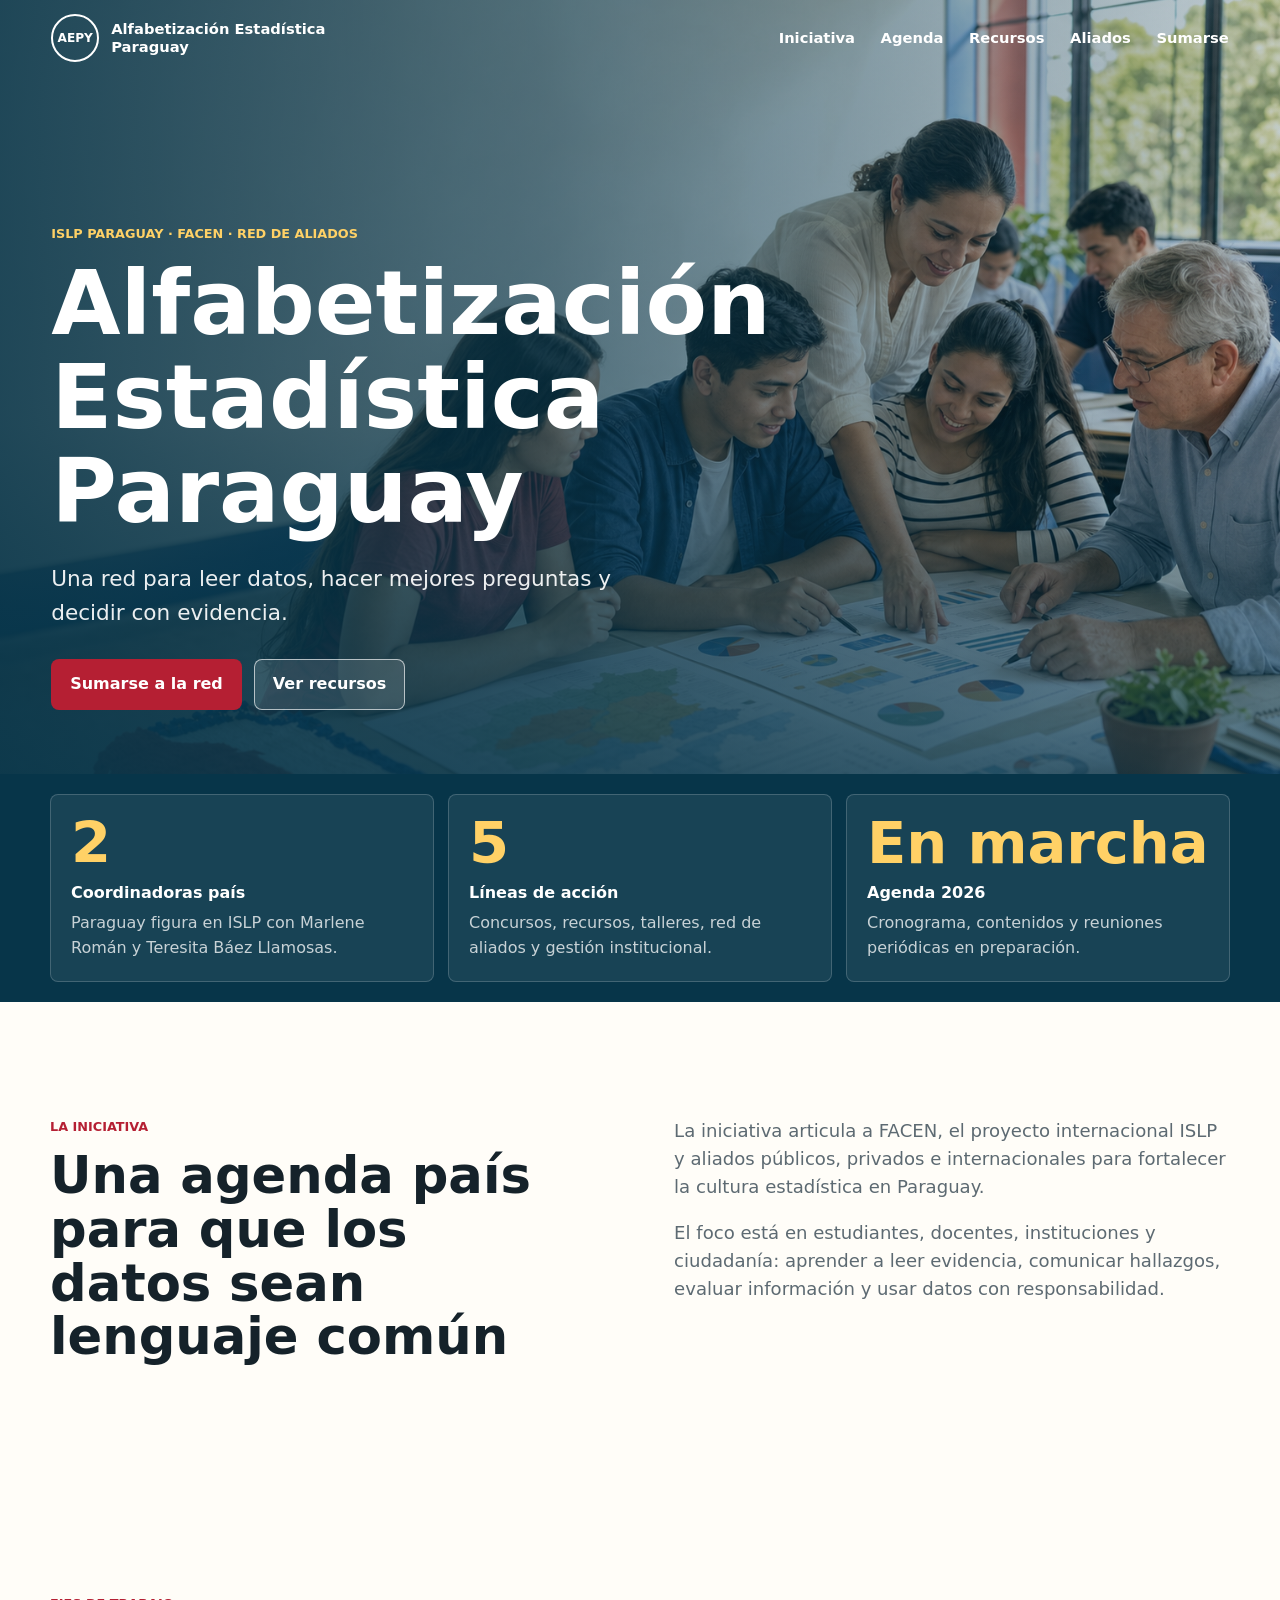
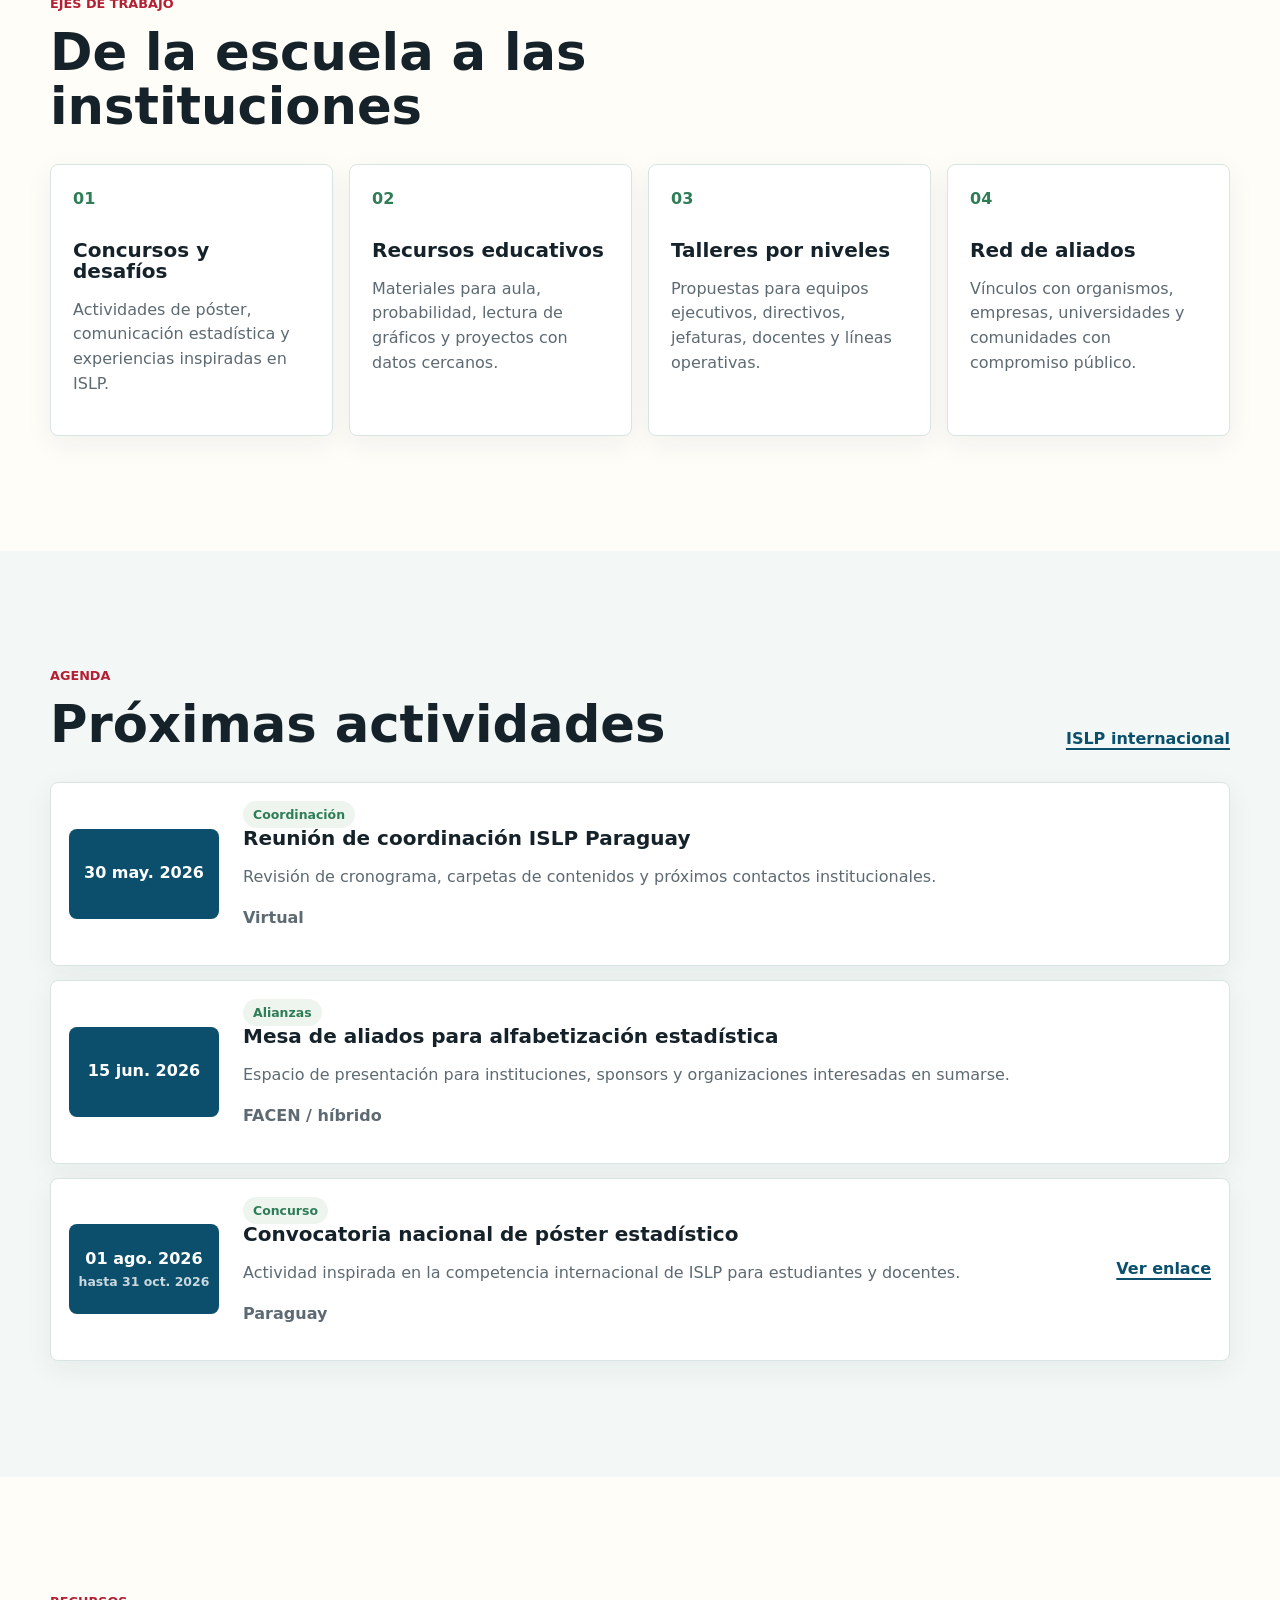
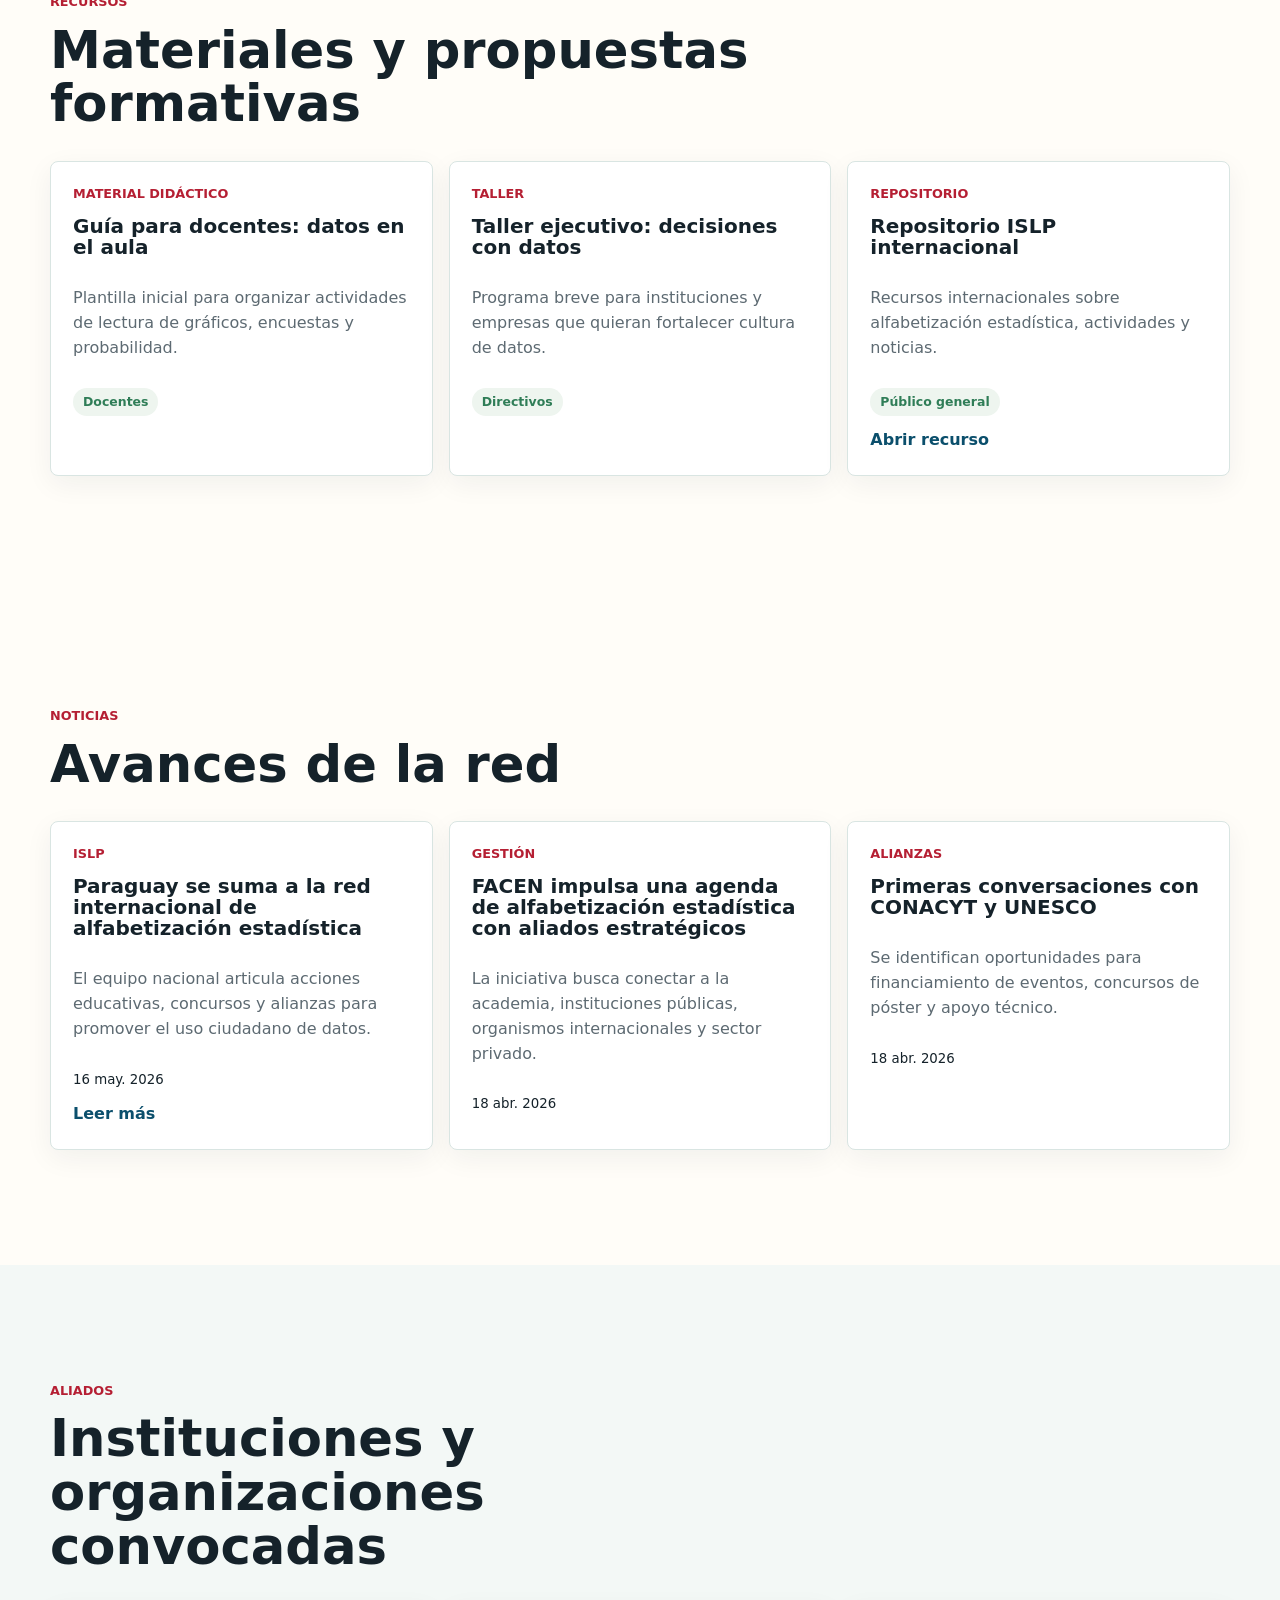
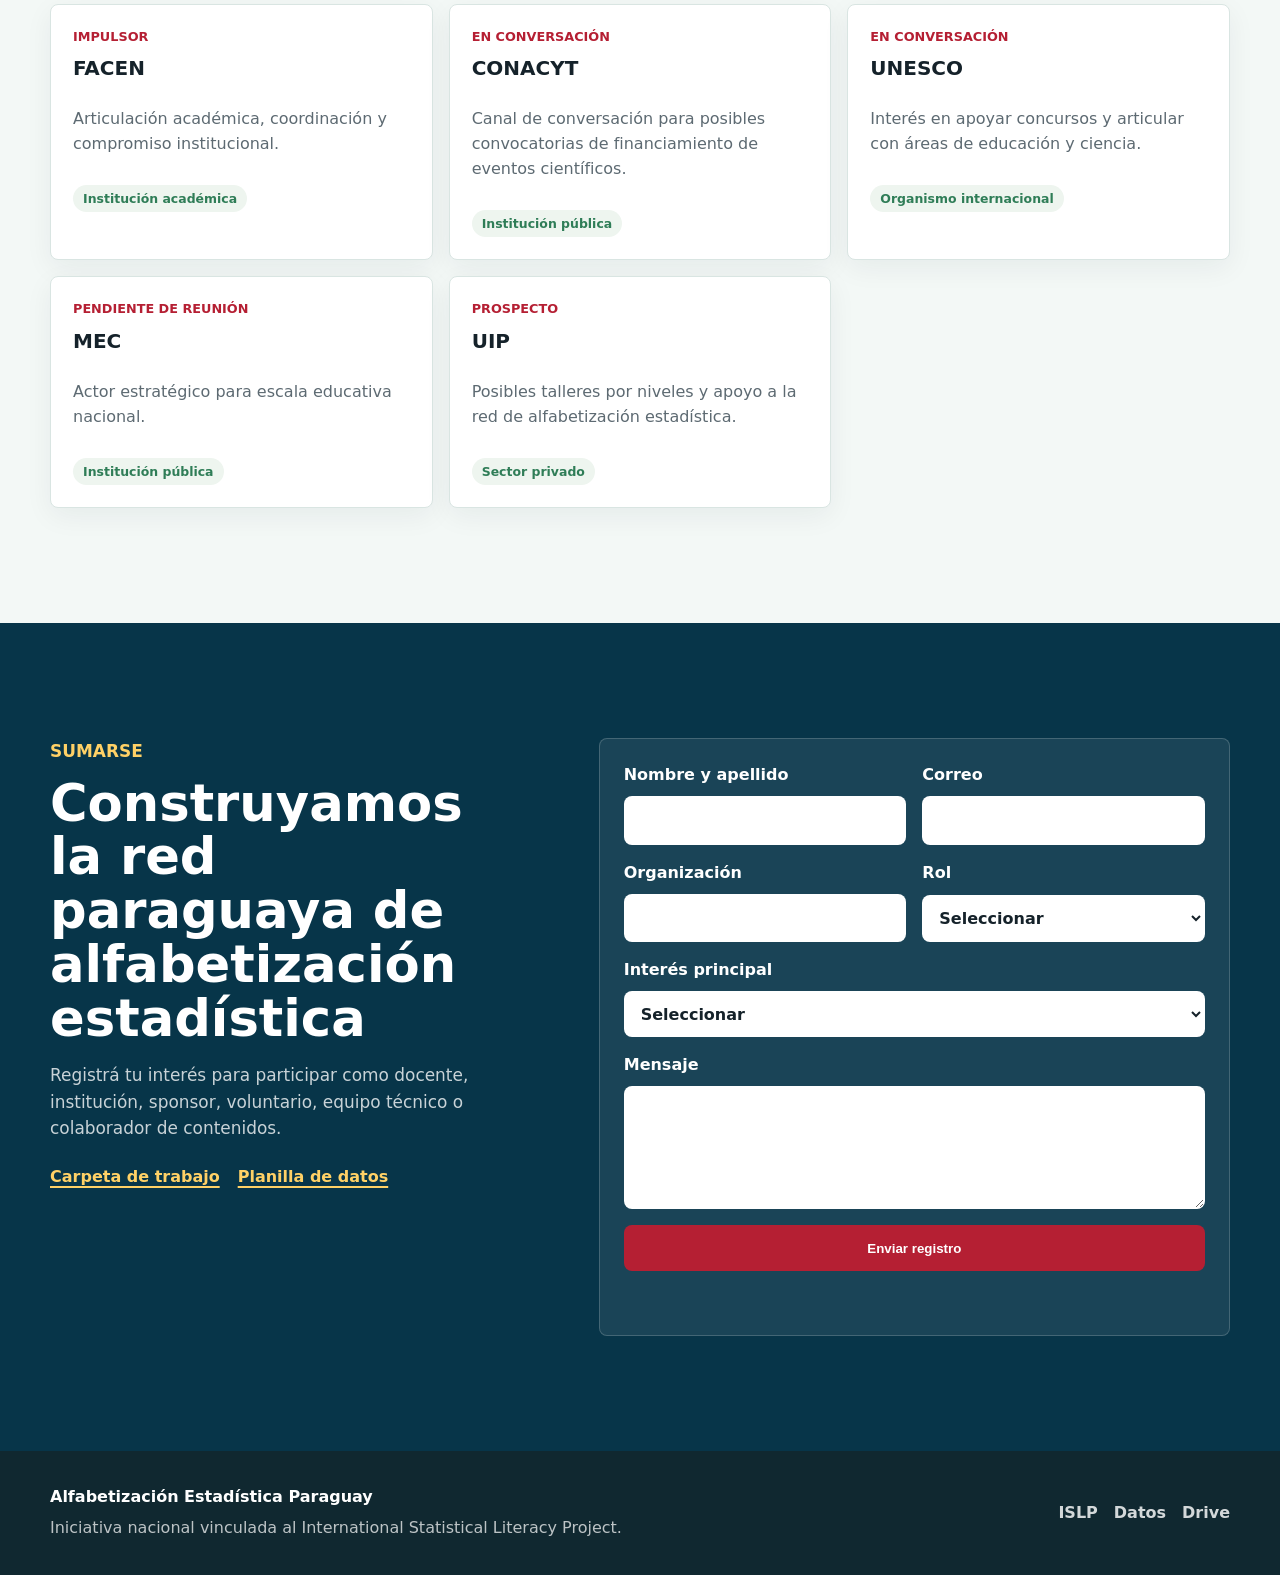
==== index.html @ 97ecf513 "Crear sitio inicial de alfabetizacion estadistica" ====
<!doctype html>
<html lang="es">
  <head>
    <meta charset="utf-8">
    <meta name="viewport" content="width=device-width, initial-scale=1">
    <meta name="description" content="Alfabetización Estadística Paraguay: red educativa para promover el uso ciudadano de datos, concursos, recursos, talleres y alianzas.">
    <meta name="theme-color" content="#0b4f6c">
    <title>Alfabetización Estadística Paraguay</title>
    <link rel="preload" href="assets/images/hero-statistical-literacy.png" as="image">
    <link rel="stylesheet" href="assets/css/styles.css">
  </head>
  <body>
    <header class="site-header" data-header>
      <a class="brand" href="#inicio" aria-label="Alfabetización Estadística Paraguay">
        <span class="brand-mark" aria-hidden="true">AEPY</span>
        <span class="brand-text">Alfabetización Estadística Paraguay</span>
      </a>
      <button class="nav-toggle" type="button" data-nav-toggle aria-label="Abrir navegación" aria-expanded="false">
        <span></span>
        <span></span>
        <span></span>
      </button>
      <nav class="site-nav" data-nav>
        <a href="#iniciativa">Iniciativa</a>
        <a href="#agenda">Agenda</a>
        <a href="#recursos">Recursos</a>
        <a href="#aliados">Aliados</a>
        <a href="#sumarse">Sumarse</a>
      </nav>
    </header>

    <main>
      <section class="hero" id="inicio">
        <div class="hero-media" aria-hidden="true"></div>
        <div class="hero-overlay"></div>
        <div class="hero-content">
          <p class="eyebrow">ISLP Paraguay · FACEN · Red de aliados</p>
          <h1>Alfabetización Estadística Paraguay</h1>
          <p class="hero-lede" data-config="tagline">Una red para leer datos, hacer mejores preguntas y decidir con evidencia.</p>
          <div class="hero-actions" aria-label="Acciones principales">
            <a class="button button-primary" href="#sumarse">Sumarse a la red</a>
            <a class="button button-secondary" href="#recursos">Ver recursos</a>
          </div>
        </div>
      </section>

      <section class="stats-band" aria-label="Indicadores de la iniciativa">
        <div class="section-shell stats-grid" data-indicators>
          <article class="stat-card">
            <strong>2</strong>
            <span>Coordinadoras país</span>
            <p>Paraguay se integra a la red internacional ISLP.</p>
          </article>
          <article class="stat-card">
            <strong>5</strong>
            <span>Líneas de acción</span>
            <p>Concursos, recursos, talleres, alianzas y gestión institucional.</p>
          </article>
          <article class="stat-card">
            <strong>2026</strong>
            <span>Agenda en marcha</span>
            <p>Cronograma nacional y contactos estratégicos en preparación.</p>
          </article>
        </div>
      </section>

      <section class="section section-intro" id="iniciativa">
        <div class="section-shell intro-layout">
          <div>
            <p class="eyebrow">La iniciativa</p>
            <h2>Una agenda país para que los datos sean lenguaje común</h2>
          </div>
          <div class="intro-copy">
            <p>
              La iniciativa articula a FACEN, el proyecto internacional ISLP y aliados públicos, privados e internacionales para fortalecer la cultura estadística en Paraguay.
            </p>
            <p>
              El foco está en estudiantes, docentes, instituciones y ciudadanía: aprender a leer evidencia, comunicar hallazgos, evaluar información y usar datos con responsabilidad.
            </p>
          </div>
        </div>
      </section>

      <section class="section action-lines" aria-label="Líneas de acción">
        <div class="section-shell">
          <div class="section-heading">
            <p class="eyebrow">Ejes de trabajo</p>
            <h2>De la escuela a las instituciones</h2>
          </div>
          <div class="line-grid">
            <article class="line-card">
              <span class="line-number">01</span>
              <h3>Concursos y desafíos</h3>
              <p>Actividades de póster, comunicación estadística y experiencias inspiradas en ISLP.</p>
            </article>
            <article class="line-card">
              <span class="line-number">02</span>
              <h3>Recursos educativos</h3>
              <p>Materiales para aula, probabilidad, lectura de gráficos y proyectos con datos cercanos.</p>
            </article>
            <article class="line-card">
              <span class="line-number">03</span>
              <h3>Talleres por niveles</h3>
              <p>Propuestas para equipos ejecutivos, directivos, jefaturas, docentes y líneas operativas.</p>
            </article>
            <article class="line-card">
              <span class="line-number">04</span>
              <h3>Red de aliados</h3>
              <p>Vínculos con organismos, empresas, universidades y comunidades con compromiso público.</p>
            </article>
          </div>
        </div>
      </section>

      <section class="section section-muted" id="agenda">
        <div class="section-shell">
          <div class="section-heading with-action">
            <div>
              <p class="eyebrow">Agenda</p>
              <h2>Próximas actividades</h2>
            </div>
            <a class="text-link" href="https://iase-web.org/islp" target="_blank" rel="noreferrer">ISLP internacional</a>
          </div>
          <div class="event-list" data-events>
            <p class="loading-text">Cargando agenda...</p>
          </div>
        </div>
      </section>

      <section class="section" id="recursos">
        <div class="section-shell">
          <div class="section-heading">
            <p class="eyebrow">Recursos</p>
            <h2>Materiales y propuestas formativas</h2>
          </div>
          <div class="resource-grid" data-resources>
            <p class="loading-text">Cargando recursos...</p>
          </div>
        </div>
      </section>

      <section class="section news-section" id="noticias">
        <div class="section-shell">
          <div class="section-heading">
            <p class="eyebrow">Noticias</p>
            <h2>Avances de la red</h2>
          </div>
          <div class="news-grid" data-news>
            <p class="loading-text">Cargando noticias...</p>
          </div>
        </div>
      </section>

      <section class="section section-muted" id="aliados">
        <div class="section-shell">
          <div class="section-heading">
            <p class="eyebrow">Aliados</p>
            <h2>Instituciones y organizaciones convocadas</h2>
          </div>
          <div class="ally-grid" data-allies>
            <p class="loading-text">Cargando aliados...</p>
          </div>
        </div>
      </section>

      <section class="section section-form" id="sumarse">
        <div class="section-shell form-layout">
          <div>
            <p class="eyebrow">Sumarse</p>
            <h2>Construyamos la red paraguaya de alfabetización estadística</h2>
            <p>
              Registrá tu interés para participar como docente, institución, sponsor, voluntario, equipo técnico o colaborador de contenidos.
            </p>
            <div class="contact-links">
              <a class="text-link" data-drive-link href="https://drive.google.com/drive/folders/186EdVMqjpiIKKcMEHltzHhUjwU98nwG0?usp=sharing" target="_blank" rel="noreferrer">Carpeta de trabajo</a>
              <a class="text-link" data-sheet-link href="https://docs.google.com/spreadsheets/d/1CdHa2jmh1V16x9CIGzmMcvHFaW9cc88QzWcY-8qcAvU/edit?usp=sharing" target="_blank" rel="noreferrer">Planilla de datos</a>
            </div>
          </div>

          <form class="join-form" data-join-form>
            <label>
              Nombre y apellido
              <input name="nombre" autocomplete="name" required>
            </label>
            <label>
              Correo
              <input name="email" type="email" autocomplete="email" required>
            </label>
            <label>
              Organización
              <input name="organizacion" autocomplete="organization">
            </label>
            <label>
              Rol
              <select name="rol" required>
                <option value="">Seleccionar</option>
                <option>Docente</option>
                <option>Estudiante</option>
                <option>Institución pública</option>
                <option>Empresa / gremio</option>
                <option>Organismo internacional</option>
                <option>Voluntariado</option>
              </select>
            </label>
            <label class="field-wide">
              Interés principal
              <select name="interes" required>
                <option value="">Seleccionar</option>
                <option>Concursos y actividades educativas</option>
                <option>Recursos para aula</option>
                <option>Talleres institucionales</option>
                <option>Sponsoreo o apoyo logístico</option>
                <option>Red de especialistas</option>
              </select>
            </label>
            <label class="field-wide">
              Mensaje
              <textarea name="mensaje" rows="4"></textarea>
            </label>
            <button class="button button-primary field-wide" type="submit">Enviar registro</button>
            <p class="form-status field-wide" data-form-status role="status" aria-live="polite"></p>
          </form>
        </div>
      </section>
    </main>

    <footer class="site-footer">
      <div class="section-shell footer-layout">
        <div>
          <strong>Alfabetización Estadística Paraguay</strong>
          <p>Iniciativa nacional vinculada al International Statistical Literacy Project.</p>
        </div>
        <div class="footer-links">
          <a href="https://iase-web.org/islp" target="_blank" rel="noreferrer">ISLP</a>
          <a href="https://docs.google.com/spreadsheets/d/1CdHa2jmh1V16x9CIGzmMcvHFaW9cc88QzWcY-8qcAvU/edit?usp=sharing" target="_blank" rel="noreferrer">Datos</a>
          <a href="https://drive.google.com/drive/folders/186EdVMqjpiIKKcMEHltzHhUjwU98nwG0?usp=sharing" target="_blank" rel="noreferrer">Drive</a>
        </div>
      </div>
    </footer>

    <script src="assets/js/config.js"></script>
    <script src="assets/js/data.js"></script>
    <script src="assets/js/main.js"></script>
  </body>
</html>
---- assets/css/styles.css ----
:root {
  --ink: #15222a;
  --muted: #5d6a72;
  --paper: #fffdf8;
  --soft: #f3f8f6;
  --line: #d9e5e2;
  --blue: #0b4f6c;
  --blue-deep: #073549;
  --red: #b51f33;
  --green: #2f7d57;
  --gold: #d79c2d;
  --white: #ffffff;
  --shadow: 0 18px 45px rgba(19, 40, 48, 0.13);
  --radius: 8px;
  --header-height: 74px;
  font-family: Inter, ui-sans-serif, system-ui, -apple-system, BlinkMacSystemFont, "Segoe UI", sans-serif;
}

* {
  box-sizing: border-box;
}

html {
  scroll-behavior: smooth;
}

body {
  margin: 0;
  color: var(--ink);
  background: var(--paper);
  line-height: 1.55;
}

body.nav-open {
  overflow: hidden;
}

img {
  max-width: 100%;
  display: block;
}

a {
  color: inherit;
}

.site-header {
  position: fixed;
  inset: 0 0 auto;
  z-index: 20;
  min-height: var(--header-height);
  display: flex;
  align-items: center;
  justify-content: space-between;
  gap: 24px;
  padding: 14px clamp(18px, 4vw, 54px);
  color: var(--white);
  transition: background 180ms ease, color 180ms ease, box-shadow 180ms ease;
}

.site-header.is-scrolled,
.site-header.is-open {
  color: var(--ink);
  background: rgba(255, 253, 248, 0.96);
  box-shadow: 0 8px 26px rgba(19, 40, 48, 0.09);
  backdrop-filter: blur(12px);
}

.brand {
  display: inline-flex;
  align-items: center;
  gap: 12px;
  text-decoration: none;
  font-weight: 800;
}

.brand-mark {
  display: grid;
  place-items: center;
  width: 48px;
  height: 48px;
  border: 2px solid currentColor;
  border-radius: 50%;
  font-size: 0.76rem;
  line-height: 1;
}

.brand-text {
  max-width: 220px;
  font-size: 0.92rem;
  line-height: 1.2;
}

.site-nav {
  display: flex;
  align-items: center;
  gap: clamp(16px, 2vw, 28px);
  font-weight: 700;
  font-size: 0.92rem;
}

.site-nav a {
  text-decoration: none;
}

.site-nav a:hover,
.text-link:hover {
  color: var(--red);
}

.nav-toggle {
  display: none;
  width: 44px;
  height: 44px;
  border: 1px solid currentColor;
  border-radius: 50%;
  background: transparent;
  color: inherit;
  padding: 10px;
}

.nav-toggle span {
  display: block;
  height: 2px;
  background: currentColor;
  margin: 5px 0;
}

.hero {
  position: relative;
  min-height: 86svh;
  display: grid;
  align-items: end;
  overflow: hidden;
  color: var(--white);
  padding: calc(var(--header-height) + 48px) clamp(18px, 4vw, 54px) 64px;
}

.hero-media,
.hero-overlay {
  position: absolute;
  inset: 0;
}

.hero-media {
  background-image: url("../images/hero-statistical-literacy.png");
  background-size: cover;
  background-position: center;
  transform: scale(1.02);
}

.hero-overlay {
  background:
    linear-gradient(90deg, rgba(7, 53, 73, 0.88) 0%, rgba(7, 53, 73, 0.66) 42%, rgba(7, 53, 73, 0.18) 100%),
    linear-gradient(0deg, rgba(7, 53, 73, 0.66), rgba(7, 53, 73, 0.08) 45%);
}

.hero-content {
  position: relative;
  width: min(780px, 100%);
}

.eyebrow {
  margin: 0 0 12px;
  color: var(--red);
  font-size: 0.8rem;
  font-weight: 800;
  text-transform: uppercase;
}

.hero .eyebrow {
  color: #ffd166;
}

h1,
h2,
h3,
p {
  overflow-wrap: anywhere;
}

h1,
h2,
h3 {
  margin: 0;
  line-height: 1.05;
}

h1 {
  max-width: 760px;
  font-size: clamp(3rem, 7vw, 6.9rem);
  letter-spacing: 0;
}

h2 {
  font-size: clamp(2rem, 4vw, 4.2rem);
  letter-spacing: 0;
}

h3 {
  font-size: 1.25rem;
  letter-spacing: 0;
}

.hero-lede {
  max-width: 620px;
  margin: 24px 0 0;
  font-size: clamp(1.08rem, 2vw, 1.35rem);
  color: rgba(255, 255, 255, 0.92);
}

.hero-actions {
  display: flex;
  flex-wrap: wrap;
  gap: 12px;
  margin-top: 30px;
}

.button {
  min-height: 46px;
  display: inline-flex;
  align-items: center;
  justify-content: center;
  border-radius: var(--radius);
  padding: 12px 18px;
  border: 1px solid transparent;
  text-decoration: none;
  font-weight: 800;
  cursor: pointer;
  transition: transform 160ms ease, background 160ms ease, color 160ms ease, border-color 160ms ease;
}

.button:hover {
  transform: translateY(-1px);
}

.button-primary {
  background: var(--red);
  color: var(--white);
}

.button-primary:hover {
  background: #97172a;
}

.button-secondary {
  background: rgba(255, 255, 255, 0.12);
  border-color: rgba(255, 255, 255, 0.64);
  color: var(--white);
}

.button-secondary:hover {
  background: rgba(255, 255, 255, 0.22);
}

.section-shell {
  width: min(1180px, calc(100% - 36px));
  margin-inline: auto;
}

.section {
  padding: clamp(68px, 9vw, 118px) 0;
}

.section-muted {
  background: var(--soft);
}

.stats-band {
  background: var(--blue-deep);
  color: var(--white);
  padding: 20px 0;
}

.stats-grid {
  display: grid;
  grid-template-columns: repeat(3, 1fr);
  gap: 14px;
}

.stat-card {
  min-height: 138px;
  border: 1px solid rgba(255, 255, 255, 0.18);
  border-radius: var(--radius);
  padding: 20px;
  background: rgba(255, 255, 255, 0.07);
}

.stat-card strong {
  display: block;
  font-size: clamp(2rem, 5vw, 3.6rem);
  line-height: 1;
  color: #ffd166;
}

.stat-card span {
  display: block;
  margin-top: 8px;
  font-weight: 800;
}

.stat-card p {
  margin: 6px 0 0;
  color: rgba(255, 255, 255, 0.76);
}

.intro-layout {
  display: grid;
  grid-template-columns: minmax(260px, 0.95fr) minmax(280px, 1fr);
  gap: clamp(34px, 8vw, 96px);
  align-items: start;
}

.intro-copy {
  font-size: 1.13rem;
  color: var(--muted);
}

.intro-copy p:first-child {
  margin-top: 0;
}

.section-heading {
  max-width: 760px;
  margin-bottom: 30px;
}

.section-heading.with-action {
  max-width: none;
  display: flex;
  justify-content: space-between;
  align-items: end;
  gap: 24px;
}

.text-link {
  color: var(--blue);
  font-weight: 800;
  text-decoration: underline;
  text-decoration-thickness: 2px;
  text-underline-offset: 4px;
}

.line-grid,
.resource-grid,
.news-grid,
.ally-grid {
  display: grid;
  grid-template-columns: repeat(4, 1fr);
  gap: 16px;
}

.resource-grid,
.news-grid,
.ally-grid {
  grid-template-columns: repeat(3, 1fr);
}

.line-card,
.resource-card,
.news-card,
.ally-card,
.event-item {
  border: 1px solid var(--line);
  border-radius: var(--radius);
  background: var(--white);
  box-shadow: 0 8px 28px rgba(19, 40, 48, 0.06);
}

.line-card {
  min-height: 230px;
  padding: 22px;
}

.line-number {
  display: inline-block;
  margin-bottom: 28px;
  color: var(--green);
  font-weight: 900;
}

.line-card p,
.resource-card p,
.news-card p,
.ally-card p,
.event-item p {
  color: var(--muted);
}

.event-list {
  display: grid;
  gap: 14px;
}

.event-item {
  display: grid;
  grid-template-columns: 150px 1fr auto;
  gap: 24px;
  align-items: center;
  padding: 18px;
}

.event-date {
  min-height: 90px;
  display: grid;
  place-items: center;
  border-radius: var(--radius);
  background: var(--blue);
  color: var(--white);
  text-align: center;
  font-weight: 900;
}

.event-date span {
  display: block;
  font-size: 0.78rem;
  opacity: 0.78;
}

.pill {
  display: inline-flex;
  width: max-content;
  align-items: center;
  border-radius: 999px;
  padding: 4px 10px;
  background: #eef5ef;
  color: var(--green);
  font-size: 0.78rem;
  font-weight: 800;
}

.resource-card,
.news-card,
.ally-card {
  min-height: 230px;
  display: flex;
  flex-direction: column;
  gap: 12px;
  padding: 22px;
}

.card-meta {
  color: var(--red);
  font-size: 0.8rem;
  font-weight: 900;
  text-transform: uppercase;
}

.card-link {
  margin-top: auto;
  color: var(--blue);
  font-weight: 900;
  text-decoration: none;
}

.card-link:hover {
  color: var(--red);
}

.section-form {
  background: var(--blue-deep);
  color: var(--white);
}

.section-form .eyebrow {
  color: #ffd166;
}

.section-form p {
  color: rgba(255, 255, 255, 0.78);
  font-size: 1.06rem;
}

.form-layout {
  display: grid;
  grid-template-columns: minmax(260px, 0.8fr) minmax(300px, 1.1fr);
  gap: clamp(32px, 7vw, 92px);
  align-items: start;
}

.contact-links {
  display: flex;
  flex-wrap: wrap;
  gap: 18px;
  margin-top: 24px;
}

.section-form .text-link {
  color: #ffd166;
}

.join-form {
  display: grid;
  grid-template-columns: repeat(2, 1fr);
  gap: 16px;
  padding: 24px;
  border: 1px solid rgba(255, 255, 255, 0.18);
  border-radius: var(--radius);
  background: rgba(255, 255, 255, 0.08);
}

label {
  display: grid;
  gap: 8px;
  font-weight: 800;
}

input,
select,
textarea {
  width: 100%;
  min-height: 46px;
  border: 1px solid rgba(255, 255, 255, 0.28);
  border-radius: var(--radius);
  padding: 11px 12px;
  font: inherit;
  color: var(--ink);
  background: var(--white);
}

textarea {
  resize: vertical;
  min-height: 112px;
}

.field-wide {
  grid-column: 1 / -1;
}

.form-status {
  min-height: 24px;
  margin: 0;
  font-weight: 800;
}

.loading-text {
  margin: 0;
  color: var(--muted);
}

.site-footer {
  padding: 34px 0;
  background: #102830;
  color: var(--white);
}

.site-footer p {
  margin: 6px 0 0;
  color: rgba(255, 255, 255, 0.72);
}

.footer-layout {
  display: flex;
  justify-content: space-between;
  gap: 24px;
  align-items: center;
}

.footer-links {
  display: flex;
  gap: 16px;
  font-weight: 800;
}

.footer-links a {
  color: rgba(255, 255, 255, 0.82);
  text-decoration: none;
}

.footer-links a:hover {
  color: #ffd166;
}

@media (max-width: 980px) {
  .site-nav {
    position: fixed;
    inset: var(--header-height) 0 auto;
    display: none;
    grid-template-columns: 1fr;
    gap: 0;
    padding: 12px 18px 22px;
    background: rgba(255, 253, 248, 0.98);
    color: var(--ink);
    box-shadow: 0 18px 30px rgba(19, 40, 48, 0.1);
  }

  .site-nav.is-open {
    display: grid;
  }

  .site-nav a {
    padding: 14px 0;
    border-bottom: 1px solid var(--line);
  }

  .nav-toggle {
    display: block;
  }

  .hero {
    min-height: 82svh;
    padding-bottom: 48px;
  }

  .stats-grid,
  .intro-layout,
  .form-layout {
    grid-template-columns: 1fr;
  }

  .line-grid,
  .resource-grid,
  .news-grid,
  .ally-grid {
    grid-template-columns: repeat(2, 1fr);
  }

  .event-item {
    grid-template-columns: 118px 1fr;
  }

  .event-item .text-link {
    grid-column: 2;
  }
}

@media (max-width: 680px) {
  .brand-text {
    display: none;
  }

  .hero {
    min-height: 80svh;
    padding-inline: 18px;
  }

  h1 {
    font-size: clamp(2.1rem, 10.4vw, 3rem);
  }

  h2 {
    font-size: clamp(1.9rem, 9vw, 2.85rem);
  }

  .hero-actions,
  .section-heading.with-action,
  .footer-layout {
    align-items: stretch;
    flex-direction: column;
  }

  .button {
    width: 100%;
  }

  .line-grid,
  .resource-grid,
  .news-grid,
  .ally-grid {
    grid-template-columns: 1fr;
  }

  .event-item {
    grid-template-columns: 1fr;
  }

  .event-item .text-link {
    grid-column: auto;
  }

  .join-form {
    grid-template-columns: 1fr;
    padding: 18px;
  }
}

@media (max-width: 480px) {
  .hero-content,
  .section-shell {
    width: min(354px, calc(100% - 36px));
  }
}
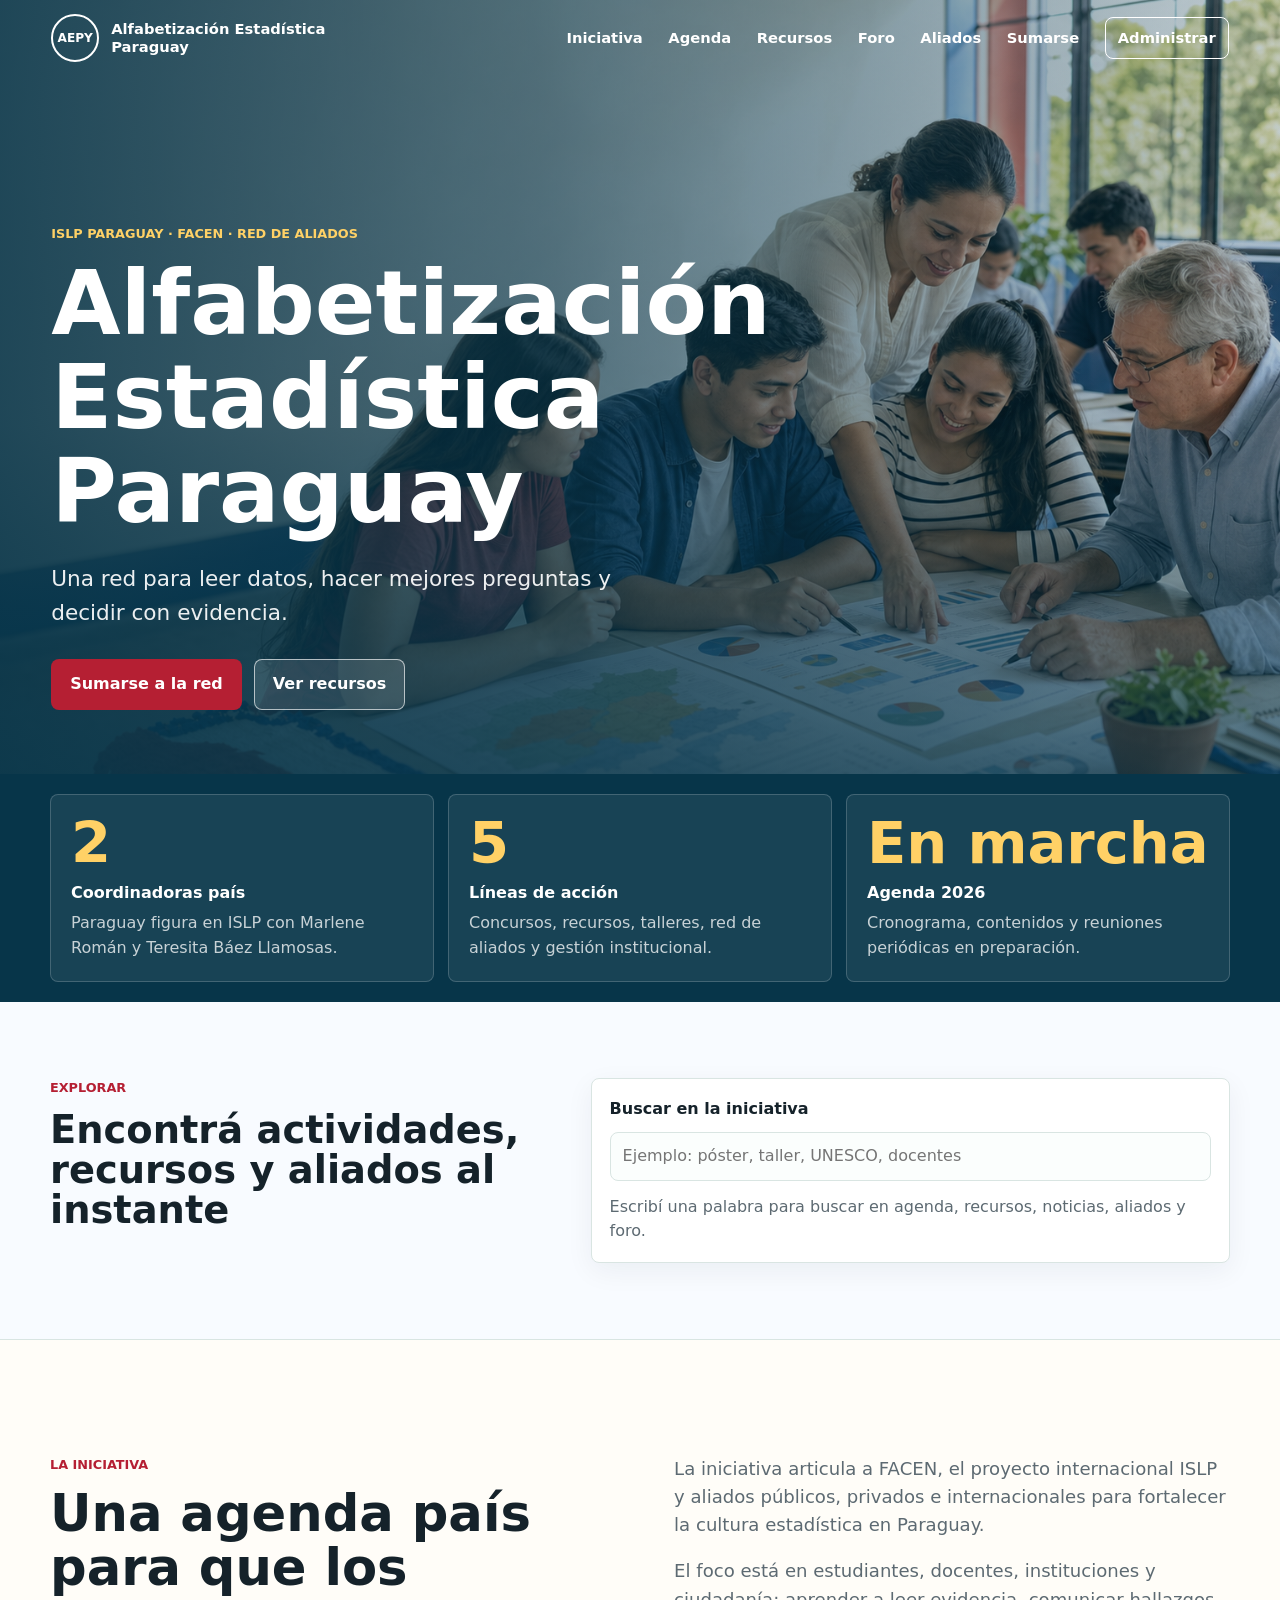
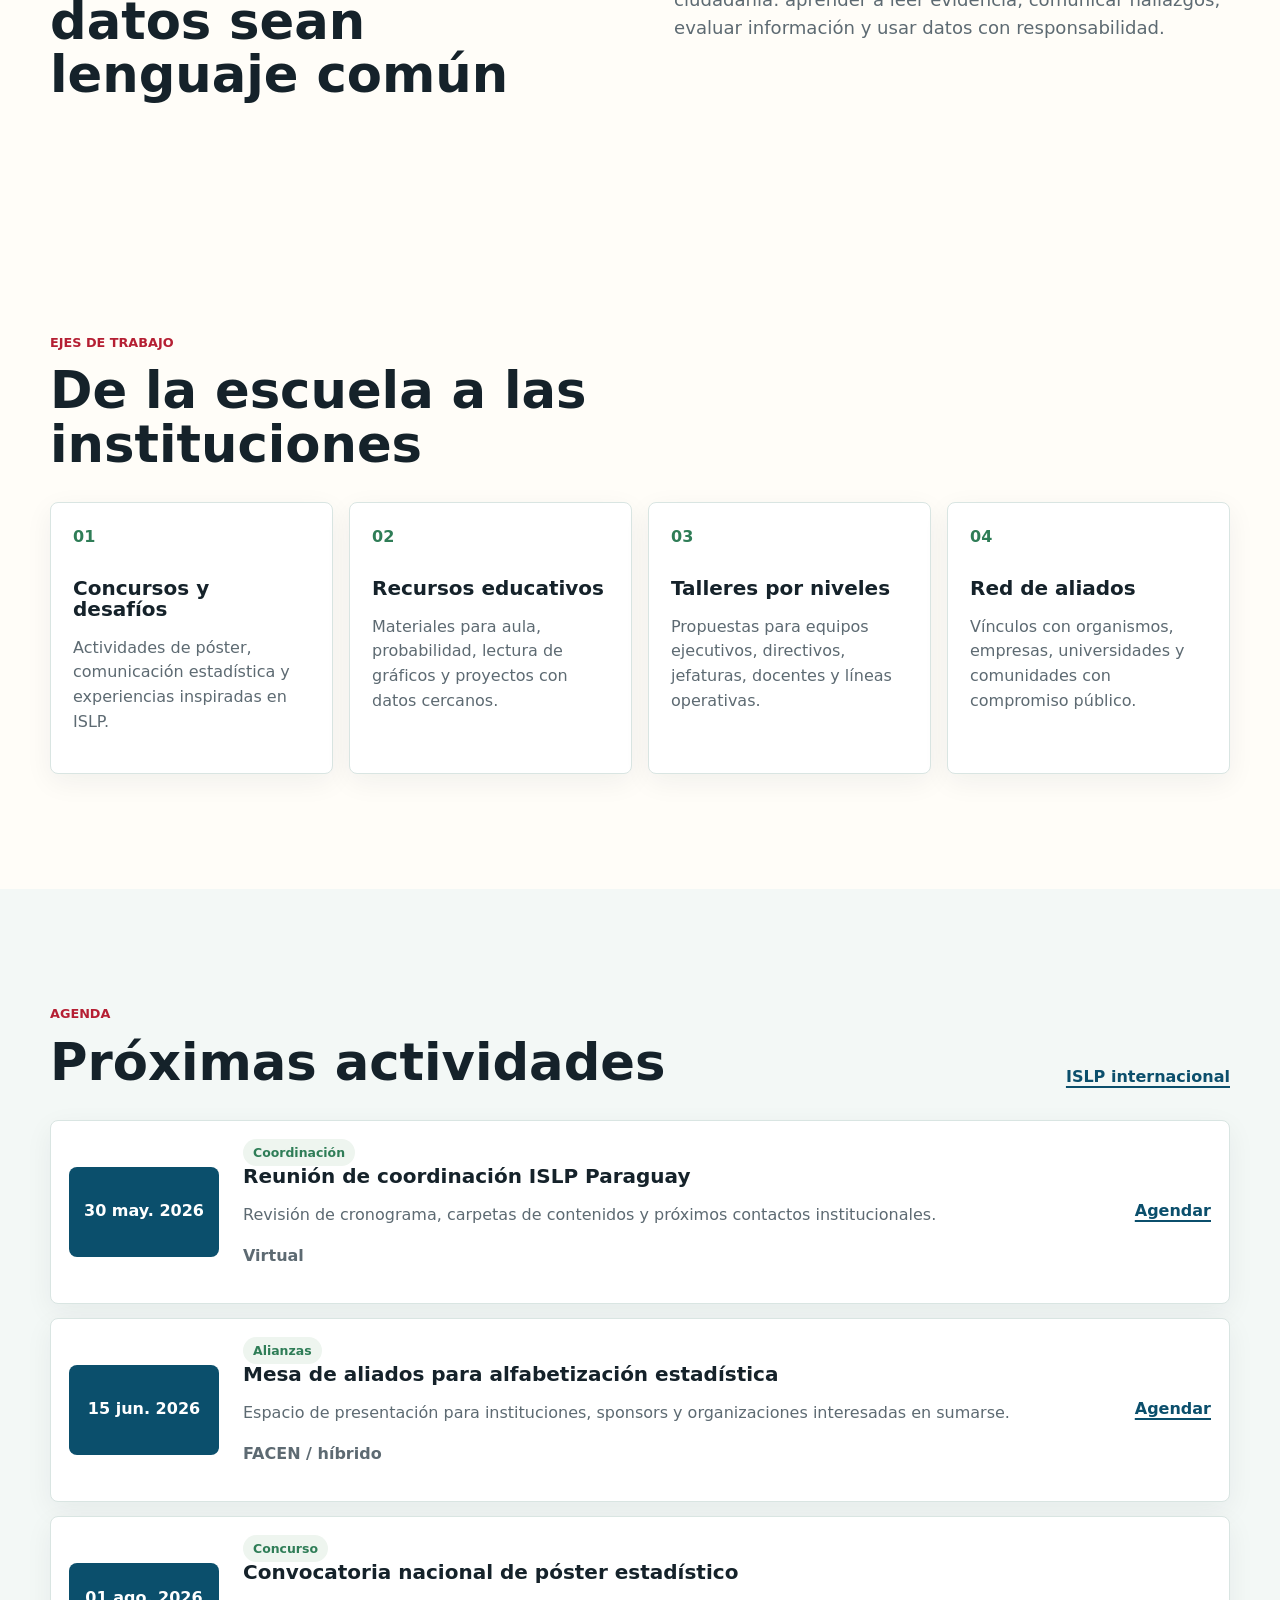
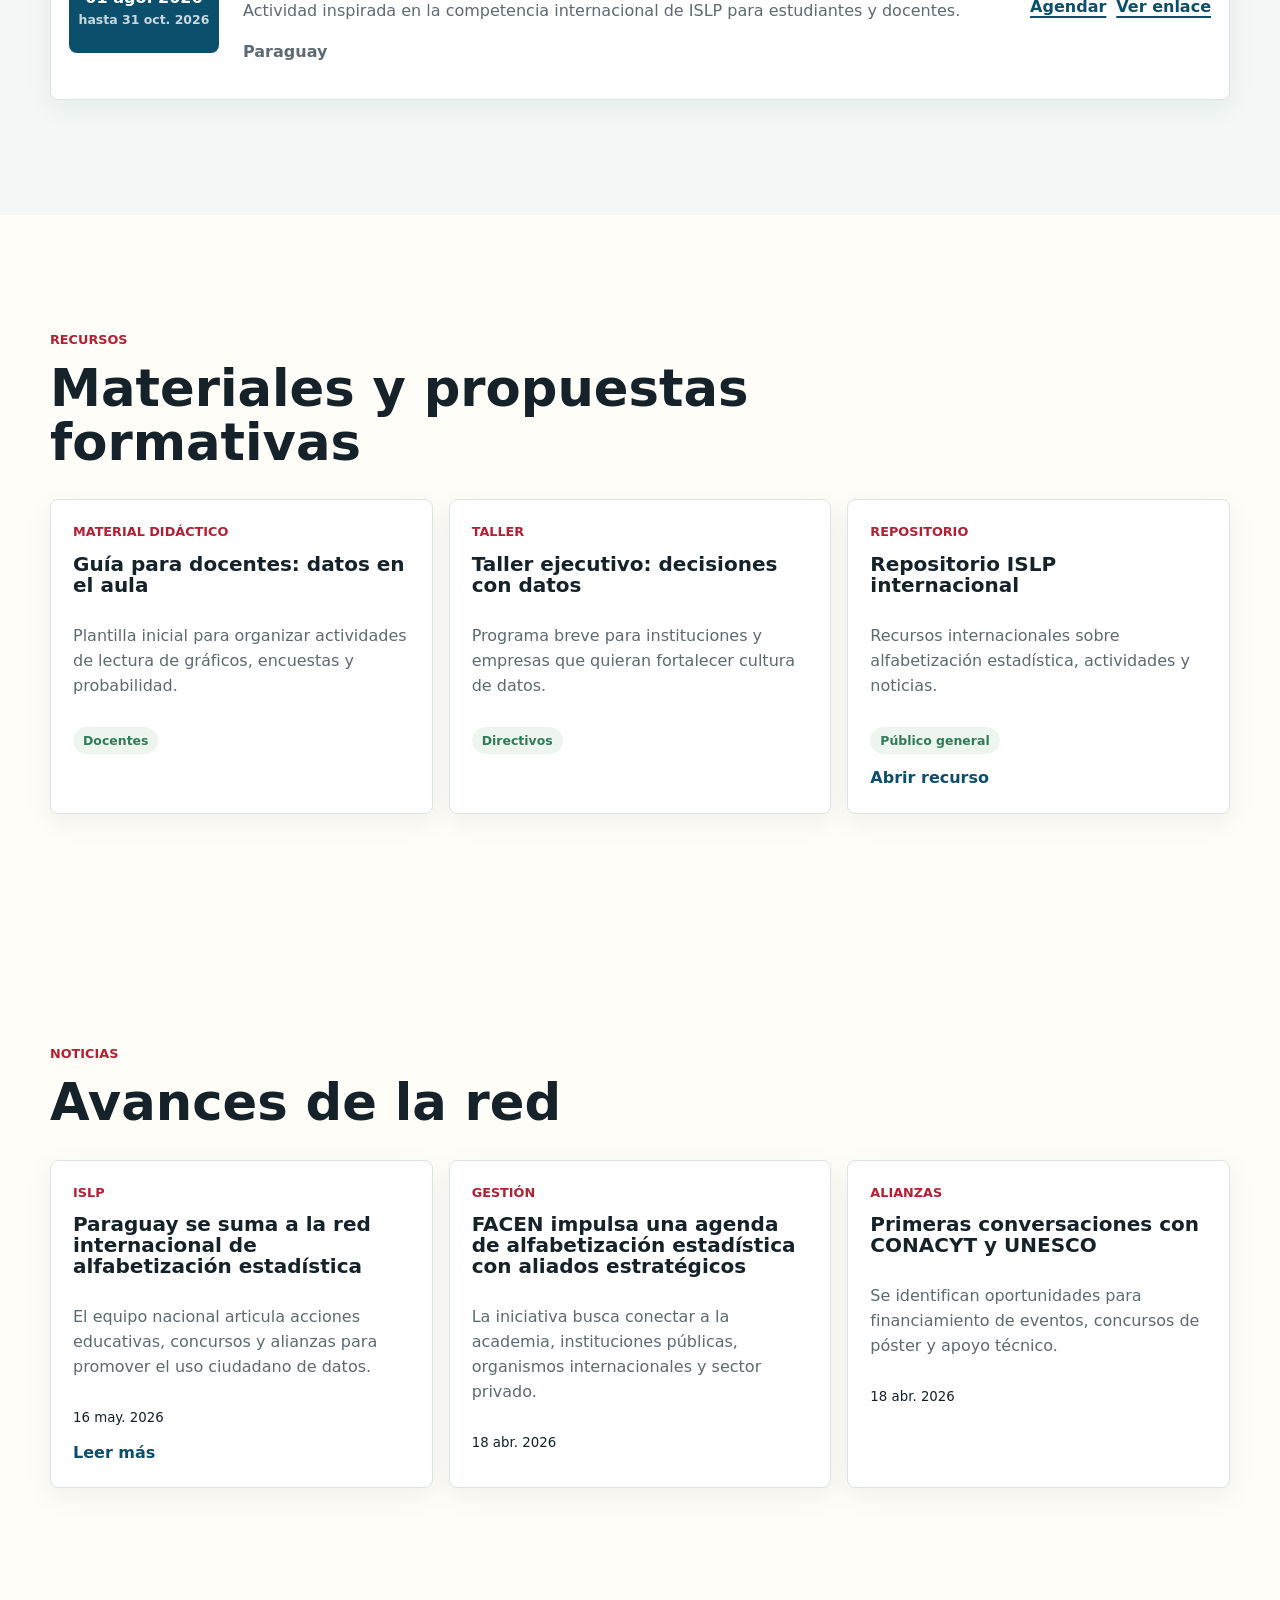
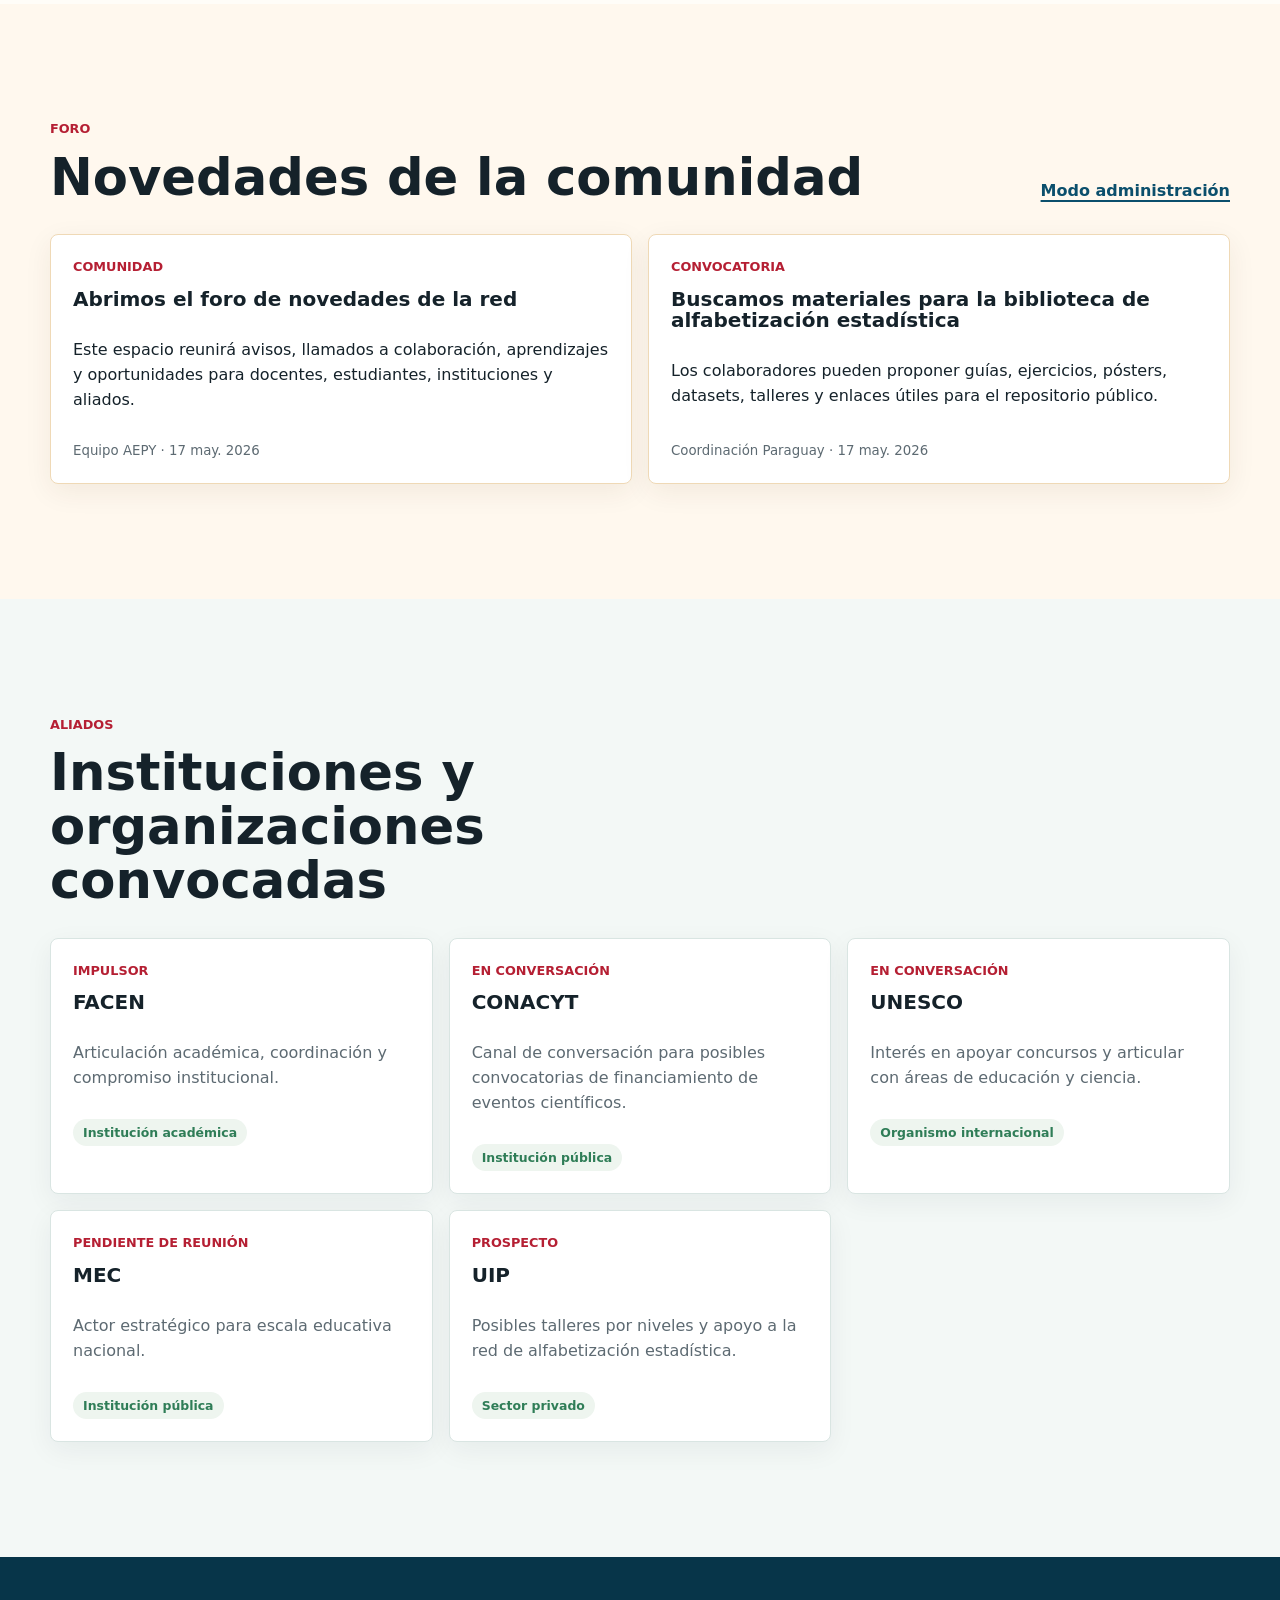
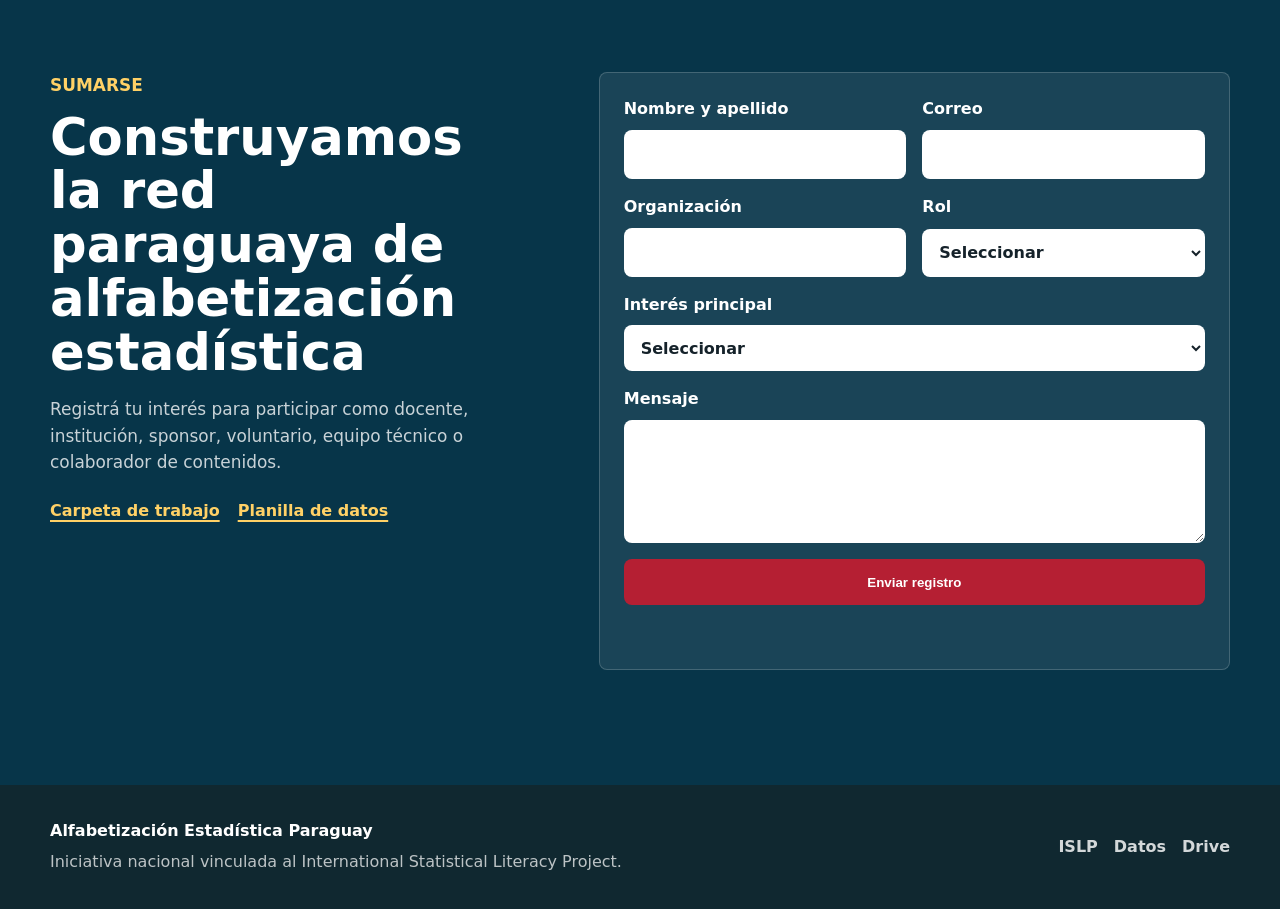
==== commit ce5c2a99: "Agregar modo administracion y utilidades CMS" ====
--- a/index.html
+++ b/index.html
@@ -24,8 +24,10 @@
         <a href="#iniciativa">Iniciativa</a>
         <a href="#agenda">Agenda</a>
         <a href="#recursos">Recursos</a>
+        <a href="#foro">Foro</a>
         <a href="#aliados">Aliados</a>
         <a href="#sumarse">Sumarse</a>
+        <a class="admin-nav-link" href="admin.html">Administrar</a>
       </nav>
     </header>
 
@@ -35,7 +37,11 @@
         <div class="hero-overlay"></div>
         <div class="hero-content">
           <p class="eyebrow">ISLP Paraguay · FACEN · Red de aliados</p>
-          <h1>Alfabetización Estadística Paraguay</h1>
+          <h1>
+            <span>Alfabetización</span>
+            <span>Estadística</span>
+            <span>Paraguay</span>
+          </h1>
           <p class="hero-lede" data-config="tagline">Una red para leer datos, hacer mejores preguntas y decidir con evidencia.</p>
           <div class="hero-actions" aria-label="Acciones principales">
             <a class="button button-primary" href="#sumarse">Sumarse a la red</a>
@@ -64,6 +70,22 @@
         </div>
       </section>
 
+      <section class="utility-band" aria-label="Herramientas rápidas">
+        <div class="section-shell utility-layout">
+          <div>
+            <p class="eyebrow">Explorar</p>
+            <h2>Encontrá actividades, recursos y aliados al instante</h2>
+          </div>
+          <div class="search-console">
+            <label for="site-search">Buscar en la iniciativa</label>
+            <input id="site-search" data-site-search type="search" placeholder="Ejemplo: póster, taller, UNESCO, docentes">
+            <div class="search-results" data-search-results>
+              <p>Escribí una palabra para buscar en agenda, recursos, noticias, aliados y foro.</p>
+            </div>
+          </div>
+        </div>
+      </section>
+
       <section class="section section-intro" id="iniciativa">
         <div class="section-shell intro-layout">
           <div>
@@ -147,6 +169,21 @@
           </div>
           <div class="news-grid" data-news>
             <p class="loading-text">Cargando noticias...</p>
+          </div>
+        </div>
+      </section>
+
+      <section class="section section-forum" id="foro">
+        <div class="section-shell">
+          <div class="section-heading with-action">
+            <div>
+              <p class="eyebrow">Foro</p>
+              <h2>Novedades de la comunidad</h2>
+            </div>
+            <a class="text-link" href="admin.html">Modo administración</a>
+          </div>
+          <div class="forum-grid" data-forum>
+            <p class="loading-text">Cargando foro...</p>
           </div>
         </div>
       </section>
--- a/assets/css/styles.css
+++ b/assets/css/styles.css
@@ -103,6 +103,12 @@
   text-decoration: none;
 }
 
+.admin-nav-link {
+  border: 1px solid currentColor;
+  border-radius: var(--radius);
+  padding: 9px 12px;
+}
+
 .site-nav a:hover,
 .text-link:hover {
   color: var(--red);
@@ -192,6 +198,10 @@
   letter-spacing: 0;
 }
 
+h1 span {
+  display: block;
+}
+
 h2 {
   font-size: clamp(2rem, 4vw, 4.2rem);
   letter-spacing: 0;
@@ -253,6 +263,17 @@
   background: rgba(255, 255, 255, 0.22);
 }
 
+.button-ghost {
+  background: var(--white);
+  border-color: var(--line);
+  color: var(--blue);
+}
+
+.button-ghost:hover {
+  border-color: var(--blue);
+  background: #f8fbff;
+}
+
 .section-shell {
   width: min(1180px, calc(100% - 36px));
   margin-inline: auto;
@@ -302,6 +323,76 @@
 .stat-card p {
   margin: 6px 0 0;
   color: rgba(255, 255, 255, 0.76);
+}
+
+.utility-band {
+  padding: clamp(42px, 6vw, 76px) 0;
+  background: #f8fbff;
+  border-bottom: 1px solid var(--line);
+}
+
+.utility-layout {
+  display: grid;
+  grid-template-columns: minmax(260px, 0.85fr) minmax(320px, 1.15fr);
+  gap: clamp(24px, 6vw, 68px);
+  align-items: start;
+}
+
+.utility-layout h2 {
+  font-size: clamp(1.75rem, 3vw, 3rem);
+}
+
+.search-console {
+  border: 1px solid var(--line);
+  border-radius: var(--radius);
+  padding: 18px;
+  background: var(--white);
+  box-shadow: 0 8px 28px rgba(19, 40, 48, 0.06);
+}
+
+.search-console label {
+  margin-bottom: 10px;
+}
+
+.search-console input {
+  border-color: var(--line);
+  background: #fbfefd;
+}
+
+.search-results {
+  display: grid;
+  gap: 10px;
+  margin-top: 14px;
+}
+
+.search-results p {
+  margin: 0;
+  color: var(--muted);
+}
+
+.search-result {
+  display: grid;
+  gap: 4px;
+  padding: 12px;
+  border: 1px solid var(--line);
+  border-radius: var(--radius);
+  text-decoration: none;
+  background: #fbfefd;
+}
+
+.search-result:hover {
+  border-color: var(--blue);
+}
+
+.search-result span {
+  color: var(--red);
+  font-size: 0.76rem;
+  font-weight: 900;
+  text-transform: uppercase;
+}
+
+.search-result small {
+  color: var(--muted);
 }
 
 .intro-layout {
@@ -415,6 +506,13 @@
   display: block;
   font-size: 0.78rem;
   opacity: 0.78;
+}
+
+.event-actions {
+  display: flex;
+  flex-wrap: wrap;
+  gap: 10px;
+  justify-content: flex-end;
 }
 
 .pill {
@@ -431,7 +529,8 @@
 
 .resource-card,
 .news-card,
-.ally-card {
+.ally-card,
+.forum-card {
   min-height: 230px;
   display: flex;
   flex-direction: column;
@@ -455,6 +554,35 @@
 
 .card-link:hover {
   color: var(--red);
+}
+
+.section-forum {
+  background: #fff8ee;
+}
+
+.forum-grid {
+  display: grid;
+  grid-template-columns: repeat(2, 1fr);
+  gap: 16px;
+}
+
+.forum-card {
+  border: 1px solid #efd9b6;
+  border-radius: var(--radius);
+  background: var(--white);
+  box-shadow: 0 8px 28px rgba(72, 46, 15, 0.07);
+}
+
+.forum-card-foot {
+  display: flex;
+  justify-content: space-between;
+  gap: 14px;
+  align-items: center;
+  margin-top: auto;
+}
+
+.forum-card small {
+  color: var(--muted);
 }
 
 .section-form {
@@ -542,6 +670,199 @@
   padding: 34px 0;
   background: #102830;
   color: var(--white);
+}
+
+.admin-page {
+  min-height: 100svh;
+  background: #eef5f3;
+}
+
+.admin-topbar {
+  position: sticky;
+  top: 0;
+  z-index: 10;
+  display: flex;
+  justify-content: space-between;
+  align-items: center;
+  gap: 18px;
+  padding: 14px clamp(18px, 4vw, 48px);
+  background: rgba(255, 253, 248, 0.96);
+  border-bottom: 1px solid var(--line);
+  backdrop-filter: blur(12px);
+}
+
+.admin-shell {
+  width: min(1240px, calc(100% - 36px));
+  margin: 0 auto;
+  padding: clamp(34px, 6vw, 64px) 0;
+}
+
+.admin-hero {
+  display: grid;
+  grid-template-columns: minmax(280px, 0.85fr) minmax(320px, 1.15fr);
+  gap: clamp(24px, 6vw, 72px);
+  align-items: start;
+  margin-bottom: 28px;
+}
+
+.admin-login,
+.admin-panel,
+.admin-card {
+  border: 1px solid var(--line);
+  border-radius: var(--radius);
+  background: var(--white);
+  box-shadow: var(--shadow);
+}
+
+.admin-login,
+.admin-card {
+  padding: 22px;
+}
+
+.admin-page input,
+.admin-page select,
+.admin-page textarea {
+  border-color: var(--line);
+  background: var(--white);
+}
+
+.admin-login .button {
+  margin-top: 16px;
+}
+
+.admin-panel {
+  display: none;
+  overflow: hidden;
+}
+
+.admin-panel.is-active {
+  display: grid;
+  grid-template-columns: 230px 1fr;
+}
+
+.admin-tabs {
+  display: grid;
+  align-content: start;
+  gap: 6px;
+  padding: 14px;
+  background: var(--blue-deep);
+}
+
+.admin-tab {
+  min-height: 42px;
+  border: 0;
+  border-radius: var(--radius);
+  padding: 10px 12px;
+  background: transparent;
+  color: rgba(255, 255, 255, 0.76);
+  font: inherit;
+  font-weight: 800;
+  text-align: left;
+  cursor: pointer;
+}
+
+.admin-tab.is-active,
+.admin-tab:hover {
+  background: rgba(255, 255, 255, 0.13);
+  color: var(--white);
+}
+
+.admin-workspace {
+  padding: 22px;
+}
+
+.admin-toolbar,
+.admin-grid,
+.admin-form-grid,
+.admin-upload-grid,
+.admin-kpis {
+  display: grid;
+  gap: 14px;
+}
+
+.admin-toolbar {
+  grid-template-columns: 1fr auto auto;
+  align-items: end;
+  margin-bottom: 18px;
+}
+
+.admin-grid {
+  grid-template-columns: minmax(260px, 0.85fr) minmax(320px, 1.15fr);
+}
+
+.admin-list {
+  display: grid;
+  gap: 10px;
+  max-height: 620px;
+  overflow: auto;
+  padding-right: 4px;
+}
+
+.admin-list-item {
+  border: 1px solid var(--line);
+  border-radius: var(--radius);
+  padding: 12px;
+  background: #fbfefd;
+  cursor: pointer;
+  text-align: left;
+}
+
+.admin-list-item:hover,
+.admin-list-item.is-active {
+  border-color: var(--blue);
+}
+
+.admin-list-item span {
+  display: block;
+  color: var(--red);
+  font-size: 0.75rem;
+  font-weight: 900;
+  text-transform: uppercase;
+}
+
+.admin-form-grid {
+  grid-template-columns: repeat(2, minmax(0, 1fr));
+}
+
+.admin-form-grid label[data-wide="true"],
+.admin-form-actions,
+.admin-upload-grid label[data-wide="true"] {
+  grid-column: 1 / -1;
+}
+
+.admin-form-actions {
+  display: flex;
+  flex-wrap: wrap;
+  gap: 10px;
+}
+
+.admin-kpis {
+  grid-template-columns: repeat(4, 1fr);
+  margin-bottom: 18px;
+}
+
+.admin-kpi {
+  border: 1px solid var(--line);
+  border-radius: var(--radius);
+  padding: 16px;
+  background: #fbfefd;
+}
+
+.admin-kpi strong {
+  display: block;
+  color: var(--blue);
+  font-size: 2rem;
+}
+
+.admin-status {
+  min-height: 24px;
+  margin: 12px 0 0;
+  font-weight: 800;
+  color: var(--muted);
+}
+
+.admin-help {
+  color: var(--muted);
 }
 
 .site-footer p {
@@ -604,15 +925,27 @@
 
   .stats-grid,
   .intro-layout,
-  .form-layout {
+  .form-layout,
+  .utility-layout,
+  .admin-hero,
+  .admin-grid {
     grid-template-columns: 1fr;
   }
 
   .line-grid,
   .resource-grid,
   .news-grid,
-  .ally-grid {
+  .ally-grid,
+  .forum-grid {
     grid-template-columns: repeat(2, 1fr);
+  }
+
+  .admin-panel.is-active {
+    grid-template-columns: 1fr;
+  }
+
+  .admin-tabs {
+    grid-template-columns: repeat(2, minmax(0, 1fr));
   }
 
   .event-item {
@@ -625,21 +958,52 @@
 }
 
 @media (max-width: 680px) {
+  body {
+    font-size: 17px;
+  }
+
   .brand-text {
     display: none;
   }
 
   .hero {
-    min-height: 80svh;
-    padding-inline: 18px;
+    min-height: 100svh;
+    align-items: center;
+    padding: calc(var(--header-height) + 22px) 16px 48px;
+    background-color: var(--blue-deep);
+  }
+
+  .hero-content {
+    width: 100%;
   }
 
   h1 {
-    font-size: clamp(2.1rem, 10.4vw, 3rem);
+    font-size: clamp(2.85rem, 12.2vw, 3.35rem);
+    line-height: 0.98;
   }
 
   h2 {
-    font-size: clamp(1.9rem, 9vw, 2.85rem);
+    font-size: clamp(2.15rem, 9.6vw, 3rem);
+    line-height: 1;
+  }
+
+  h3 {
+    font-size: 1.35rem;
+  }
+
+  .hero-lede {
+    max-width: 100%;
+    font-size: 1.18rem;
+    line-height: 1.45;
+    margin-top: 22px;
+  }
+
+  .eyebrow {
+    font-size: 0.86rem;
+  }
+
+  .hero-actions {
+    margin-top: 28px;
   }
 
   .hero-actions,
@@ -651,12 +1015,21 @@
 
   .button {
     width: 100%;
+    min-height: 56px;
+    font-size: 1rem;
   }
 
   .line-grid,
   .resource-grid,
   .news-grid,
-  .ally-grid {
+  .ally-grid,
+  .forum-grid,
+  .admin-kpis,
+  .admin-form-grid {
+    grid-template-columns: 1fr;
+  }
+
+  .admin-toolbar {
     grid-template-columns: 1fr;
   }
 
@@ -672,11 +1045,30 @@
     grid-template-columns: 1fr;
     padding: 18px;
   }
+
+  .stat-card,
+  .line-card,
+  .resource-card,
+  .news-card,
+  .ally-card,
+  .event-item {
+    padding: 24px;
+  }
+
+  .stat-card strong {
+    font-size: 3rem;
+  }
 }
 
 @media (max-width: 480px) {
   .hero-content,
   .section-shell {
-    width: min(354px, calc(100% - 36px));
-  }
-}
+    width: min(390px, calc(100% - 28px));
+  }
+}
+
+@media (max-width: 360px) {
+  h1 {
+    font-size: clamp(2.45rem, 12vw, 2.75rem);
+  }
+}
